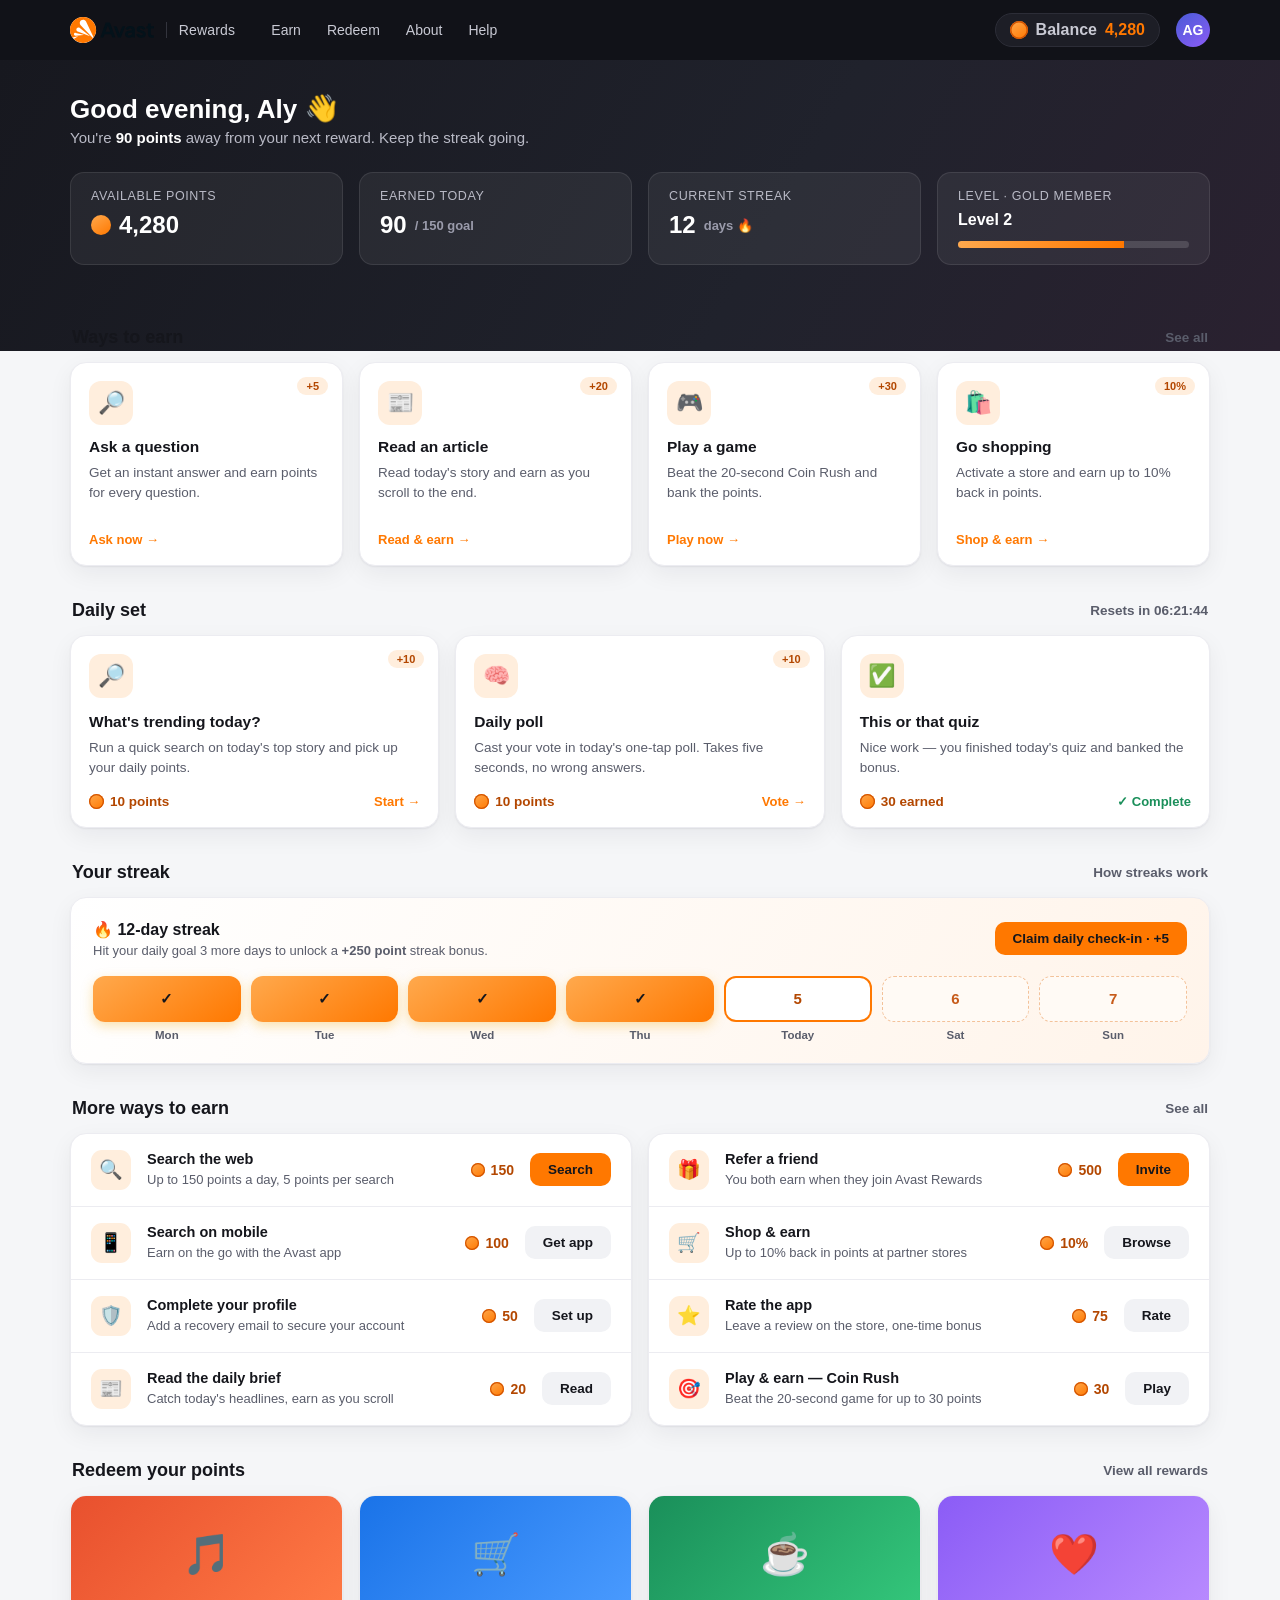
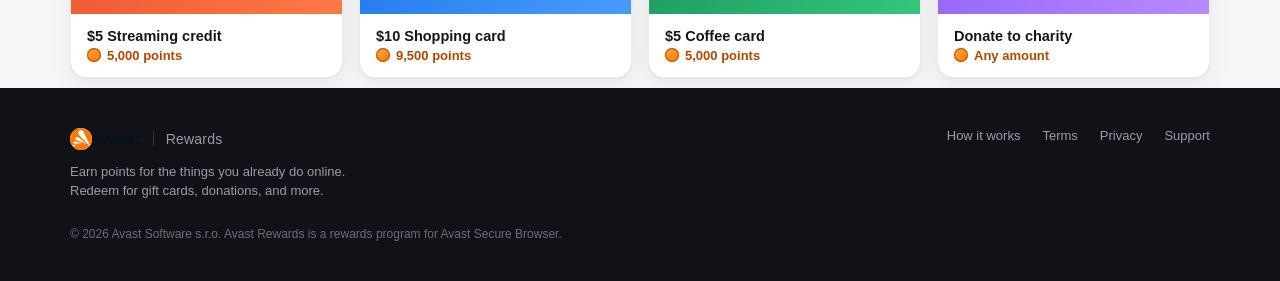
==== index.html @ d697fafa "Avast Rewards — rewarded web flow, Avast-branded" ====
<!doctype html>
<html lang="en">
<head>
<meta charset="utf-8" />
<meta name="viewport" content="width=device-width, initial-scale=1" />
<title>Avast Rewards</title>
<meta name="description" content="Earn points every day with Avast Rewards. Search, explore, and redeem for gift cards and more." />
<link rel="icon" href="data:image/svg+xml,%3Csvg xmlns='http://www.w3.org/2000/svg' viewBox='0 0 32 32'%3E%3Crect width='32' height='32' rx='7' fill='%23111218'/%3E%3Ctext x='16' y='22' font-family='Arial' font-size='18' font-weight='700' text-anchor='middle' fill='%23FF7800'%3EA%3C/text%3E%3C/svg%3E" />
<style>
  :root{
    --gold:#FF7800;
    --gold-soft:#FFEEDD;
    --ink:#15161c;
    --ink-soft:#5a5d6b;
    --line:#ececf1;
    --bg:#f5f6f8;
    --card:#ffffff;
    --green:#1a8f5a;
    --shadow:0 1px 2px rgba(20,22,34,.06),0 8px 24px rgba(20,22,34,.06);
  }
  *{box-sizing:border-box}
  html,body{margin:0;padding:0}
  body{
    font-family:-apple-system,BlinkMacSystemFont,"Segoe UI",Roboto,Helvetica,Arial,sans-serif;
    background:var(--bg);color:var(--ink);-webkit-font-smoothing:antialiased;
  }
  a{color:inherit;text-decoration:none}
  .wrap{max-width:1180px;margin:0 auto;padding:0 20px}

  /* ---------- top nav ---------- */
  header.nav{position:sticky;top:0;z-index:50;background:#111218;color:#fff}
  .nav-inner{display:flex;align-items:center;gap:22px;height:60px}
  .logo{display:flex;align-items:center;gap:0;font-weight:800;font-size:22px;letter-spacing:.3px}
  .logo-img{height:26px;width:auto;display:block}
  footer .logo-img{height:22px}
  .logo .air{color:#fff}
  .logo .find{color:var(--gold)}
  .logo .tag{margin-left:12px;padding-left:12px;border-left:1px solid #33343d;font-weight:500;font-size:14px;color:#c9cad4;letter-spacing:.2px}
  nav.links{display:flex;gap:26px;margin-left:14px;font-size:14px;color:#c9cad4}
  nav.links a:hover{color:#fff}
  .nav-right{margin-left:auto;display:flex;align-items:center;gap:16px}
  .pts{display:flex;align-items:center;gap:8px;background:#1d1e26;border:1px solid #2c2d37;padding:7px 14px;border-radius:999px;font-weight:700}
  .pts .coin{width:18px;height:18px;border-radius:50%;background:linear-gradient(145deg,#FFA94D,var(--gold));display:inline-block;box-shadow:inset 0 0 0 1.5px #D35400}
  .pts .num{color:var(--gold)}
  .avatar{width:34px;height:34px;border-radius:50%;background:linear-gradient(145deg,#4a5bd6,#8b5cf6);display:flex;align-items:center;justify-content:center;font-weight:700;font-size:14px}
  .hamb{display:none}

  /* ---------- greeting / status bar ---------- */
  .hero{background:linear-gradient(120deg,#17181f 0%,#20222c 60%,#2a2130 100%);color:#fff;padding:34px 0 86px}
  .hello{font-size:26px;font-weight:700;margin:0 0 4px}
  .hello .wave{display:inline-block;transform:translateY(-1px)}
  .sub{color:#b9bac6;font-size:15px;margin:0}
  .status-row{display:flex;gap:16px;margin-top:26px;flex-wrap:wrap}
  .stat{background:rgba(255,255,255,.06);border:1px solid rgba(255,255,255,.09);border-radius:14px;padding:16px 20px;min-width:180px;flex:1}
  .stat .k{font-size:12.5px;color:#b9bac6;text-transform:uppercase;letter-spacing:.6px;margin-bottom:8px}
  .stat .v{font-size:24px;font-weight:800;display:flex;align-items:center;gap:8px}
  .stat .v small{font-size:13px;font-weight:600;color:#9a9bab}
  .lvlbar{height:7px;border-radius:99px;background:rgba(255,255,255,.14);margin-top:12px;overflow:hidden}
  .lvlbar > i{display:block;height:100%;width:72%;background:linear-gradient(90deg,#FFA94D,var(--gold))}

  /* ---------- content ---------- */
  main{padding-bottom:70px}
  .deck{margin-top:-58px}
  .sec-title{display:flex;align-items:center;justify-content:space-between;margin:34px 2px 14px}
  .sec-title h2{font-size:18px;margin:0;font-weight:700}
  .sec-title a{font-size:13.5px;color:var(--ink-soft);font-weight:600}
  .sec-title a:hover{color:var(--gold)}

  .grid{display:grid;gap:16px}
  .daily{grid-template-columns:repeat(3,1fr)}
  .ways{grid-template-columns:repeat(2,1fr)}
  .feat{grid-template-columns:repeat(4,1fr)}
  a.card{color:inherit}
  .feat .card .ic{margin-bottom:12px}
  .feat .card .arrow{margin-top:14px;font-size:13px;font-weight:700;color:var(--gold);display:flex;align-items:center;gap:6px}

  .card{background:var(--card);border:1px solid var(--line);border-radius:16px;box-shadow:var(--shadow);padding:18px;display:flex;flex-direction:column;position:relative;transition:transform .12s ease,box-shadow .12s ease}
  .card:hover{transform:translateY(-3px);box-shadow:0 2px 4px rgba(20,22,34,.08),0 14px 34px rgba(20,22,34,.12)}
  .card .ic{width:44px;height:44px;border-radius:12px;background:var(--gold-soft);display:flex;align-items:center;justify-content:center;font-size:22px;margin-bottom:14px}
  .card h3{font-size:15.5px;margin:0 0 6px;font-weight:700;line-height:1.3}
  .card p{font-size:13.5px;color:var(--ink-soft);margin:0 0 16px;line-height:1.45;flex:1}
  .card .foot{display:flex;align-items:center;justify-content:space-between}
  .earn{display:inline-flex;align-items:center;gap:6px;font-weight:800;font-size:13.5px;color:#B34700}
  .earn .coin{width:15px;height:15px;border-radius:50%;background:linear-gradient(145deg,#FFA94D,var(--gold));box-shadow:inset 0 0 0 1.3px #D35400}
  .go{font-size:13px;font-weight:700;color:var(--gold);display:flex;align-items:center;gap:5px}
  .done{color:var(--green);font-weight:700;font-size:13px;display:flex;align-items:center;gap:5px}
  .badge{position:absolute;top:14px;right:14px;font-size:11px;font-weight:700;color:#B34700;background:var(--gold-soft);padding:3px 9px;border-radius:99px}

  /* list style ways-to-earn */
  .list{background:var(--card);border:1px solid var(--line);border-radius:16px;box-shadow:var(--shadow);overflow:hidden}
  .row{display:flex;align-items:center;gap:16px;padding:16px 20px;border-top:1px solid var(--line)}
  .row:first-child{border-top:0}
  .row .ic{width:40px;height:40px;border-radius:11px;background:var(--gold-soft);display:flex;align-items:center;justify-content:center;font-size:19px;flex:0 0 auto}
  .row .body{flex:1;min-width:0}
  .row .body h4{margin:0 0 3px;font-size:14.5px;font-weight:700}
  .row .body span{font-size:13px;color:var(--ink-soft)}
  .row .amt{font-weight:800;font-size:14px;color:#B34700;display:flex;align-items:center;gap:6px;flex:0 0 auto}
  .row .amt .coin{width:14px;height:14px;border-radius:50%;background:linear-gradient(145deg,#FFA94D,var(--gold));box-shadow:inset 0 0 0 1.2px #D35400}
  .row .btn{flex:0 0 auto}

  .btn{border:0;cursor:pointer;font-family:inherit;font-weight:700;font-size:13.5px;padding:9px 18px;border-radius:10px;background:var(--gold);color:#15161c;transition:filter .12s}
  .btn:hover{filter:brightness(.95)}
  .btn.ghost{background:#f1f2f5;color:var(--ink)}

  /* streak punch card */
  .streak{background:linear-gradient(120deg,#fff 0%,#FFF4EA 100%);border:1px solid var(--line);border-radius:16px;box-shadow:var(--shadow);padding:22px}
  .streak .top{display:flex;align-items:center;justify-content:space-between;flex-wrap:wrap;gap:12px}
  .streak h3{margin:0;font-size:16px;font-weight:800}
  .streak .sub2{font-size:13px;color:var(--ink-soft);margin:4px 0 0}
  .punch{display:flex;gap:10px;margin-top:18px;flex-wrap:wrap}
  .day{flex:1;min-width:64px;text-align:center}
  .day .dot{height:46px;border-radius:12px;display:flex;align-items:center;justify-content:center;font-weight:800;font-size:15px;border:1.5px dashed #F3C29A;color:#C75B1A;background:#FFFAF5}
  .day.hit .dot{background:linear-gradient(145deg,#FFA94D,var(--gold));border:0;color:#15161c;box-shadow:0 4px 12px rgba(242,176,30,.35)}
  .day.today .dot{border:2px solid var(--gold);color:#B34700;background:#fff}
  .day label{display:block;font-size:11.5px;color:var(--ink-soft);margin-top:7px;font-weight:600}

  /* redeem */
  .redeem{grid-template-columns:repeat(4,1fr)}
  .rcard{background:var(--card);border:1px solid var(--line);border-radius:16px;box-shadow:var(--shadow);overflow:hidden;transition:transform .12s,box-shadow .12s}
  .rcard:hover{transform:translateY(-3px);box-shadow:0 14px 34px rgba(20,22,34,.12)}
  .rcard .thumb{height:118px;display:flex;align-items:center;justify-content:center;font-size:40px;color:#fff}
  .rcard .meta{padding:14px 16px}
  .rcard h4{margin:0 0 4px;font-size:14.5px;font-weight:700}
  .rcard .price{font-size:13px;color:#B34700;font-weight:800;display:flex;align-items:center;gap:6px}
  .rcard .price .coin{width:14px;height:14px;border-radius:50%;background:linear-gradient(145deg,#FFA94D,var(--gold));box-shadow:inset 0 0 0 1.2px #D35400}

  /* footer */
  footer{background:#111218;color:#9a9bab;padding:40px 0;margin-top:10px;font-size:13px}
  .foot-inner{display:flex;justify-content:space-between;flex-wrap:wrap;gap:18px}
  .foot-inner .logo{font-size:18px}
  .foot-links{display:flex;gap:22px;flex-wrap:wrap}
  .foot-links a:hover{color:#fff}

  @media(max-width:900px){
    .daily{grid-template-columns:1fr 1fr}
    .redeem{grid-template-columns:1fr 1fr}
    nav.links{display:none}
  }
  @media(max-width:620px){
    .daily,.ways,.redeem{grid-template-columns:1fr}
    .logo .tag{display:none}
    .pts .lbl{display:none}
    .hello{font-size:22px}
    .stat{min-width:140px}
  }
</style>
</head>
<body>

<!-- ============ NAV ============ -->
<header class="nav">
  <div class="wrap nav-inner">
    <div class="logo"><img class="logo-img" src="avast-logo.svg" alt="Avast" /><span class="tag">Rewards</span></div>
    <nav class="links">
      <a href="#earn">Earn</a>
      <a href="#redeem">Redeem</a>
      <a href="#">About</a>
      <a href="#">Help</a>
    </nav>
    <div class="nav-right">
      <div class="pts"><span class="coin"></span><span class="lbl" style="color:#c9cad4;font-weight:600">Balance</span><span class="num">4,280</span></div>
      <div class="avatar">AG</div>
    </div>
  </div>
</header>

<!-- ============ HERO / STATUS ============ -->
<section class="hero">
  <div class="wrap">
    <h1 class="hello">Good evening, Aly <span class="wave">👋</span></h1>
    <p class="sub">You're <strong style="color:#fff">90 points</strong> away from your next reward. Keep the streak going.</p>

    <div class="status-row">
      <div class="stat">
        <div class="k">Available points</div>
        <div class="v"><span class="coin" style="width:20px;height:20px;border-radius:50%;background:linear-gradient(145deg,#FFA94D,var(--gold));display:inline-block"></span>4,280</div>
      </div>
      <div class="stat">
        <div class="k">Earned today</div>
        <div class="v">90 <small>/ 150 goal</small></div>
      </div>
      <div class="stat">
        <div class="k">Current streak</div>
        <div class="v">12 <small>days 🔥</small></div>
      </div>
      <div class="stat">
        <div class="k">Level · Gold Member</div>
        <div class="v" style="font-size:16px">Level 2</div>
        <div class="lvlbar"><i></i></div>
      </div>
    </div>
  </div>
</section>

<main class="wrap">

  <!-- ============ FEATURED EARN HUB ============ -->
  <div class="deck" id="earn">
    <div class="sec-title">
      <h2>Ways to earn</h2>
      <a href="#ways">See all</a>
    </div>
    <div class="grid feat">
      <a class="card" href="ask.html">
        <span class="badge">+5</span>
        <div class="ic">🔎</div>
        <h3>Ask a question</h3>
        <p>Get an instant answer and earn points for every question.</p>
        <span class="arrow">Ask now →</span>
      </a>
      <a class="card" href="read.html">
        <span class="badge">+20</span>
        <div class="ic">📰</div>
        <h3>Read an article</h3>
        <p>Read today's story and earn as you scroll to the end.</p>
        <span class="arrow">Read &amp; earn →</span>
      </a>
      <a class="card" href="games.html">
        <span class="badge">+30</span>
        <div class="ic">🎮</div>
        <h3>Play a game</h3>
        <p>Beat the 20-second Coin Rush and bank the points.</p>
        <span class="arrow">Play now →</span>
      </a>
      <a class="card" href="shop.html">
        <span class="badge">10%</span>
        <div class="ic">🛍️</div>
        <h3>Go shopping</h3>
        <p>Activate a store and earn up to 10% back in points.</p>
        <span class="arrow">Shop &amp; earn →</span>
      </a>
    </div>

    <!-- ============ DAILY SET ============ -->
    <div class="sec-title">
      <h2>Daily set</h2>
      <a href="#">Resets in 06:21:44</a>
    </div>
    <div class="grid daily">
      <div class="card">
        <span class="badge">+10</span>
        <div class="ic">🔎</div>
        <h3>What's trending today?</h3>
        <p>Run a quick search on today's top story and pick up your daily points.</p>
        <div class="foot"><span class="earn"><span class="coin"></span>10 points</span><span class="go">Start →</span></div>
      </div>
      <div class="card">
        <span class="badge">+10</span>
        <div class="ic">🧠</div>
        <h3>Daily poll</h3>
        <p>Cast your vote in today's one-tap poll. Takes five seconds, no wrong answers.</p>
        <div class="foot"><span class="earn"><span class="coin"></span>10 points</span><span class="go">Vote →</span></div>
      </div>
      <div class="card">
        <div class="ic">✅</div>
        <h3>This or that quiz</h3>
        <p>Nice work — you finished today's quiz and banked the bonus.</p>
        <div class="foot"><span class="earn"><span class="coin"></span>30 earned</span><span class="done">✓ Complete</span></div>
      </div>
    </div>
  </div>

  <!-- ============ STREAK ============ -->
  <div class="sec-title"><h2>Your streak</h2><a href="#">How streaks work</a></div>
  <div class="streak">
    <div class="top">
      <div>
        <h3>🔥 12-day streak</h3>
        <p class="sub2">Hit your daily goal 3 more days to unlock a <strong>+250 point</strong> streak bonus.</p>
      </div>
      <button class="btn">Claim daily check-in · +5</button>
    </div>
    <div class="punch">
      <div class="day hit"><div class="dot">✓</div><label>Mon</label></div>
      <div class="day hit"><div class="dot">✓</div><label>Tue</label></div>
      <div class="day hit"><div class="dot">✓</div><label>Wed</label></div>
      <div class="day hit"><div class="dot">✓</div><label>Thu</label></div>
      <div class="day today"><div class="dot">5</div><label>Today</label></div>
      <div class="day"><div class="dot">6</div><label>Sat</label></div>
      <div class="day"><div class="dot">7</div><label>Sun</label></div>
    </div>
  </div>

  <!-- ============ WAYS TO EARN ============ -->
  <div class="sec-title" id="ways"><h2>More ways to earn</h2><a href="#">See all</a></div>
  <div class="grid ways">
    <div class="list">
      <div class="row">
        <div class="ic">🔍</div>
        <div class="body"><h4>Search the web</h4><span>Up to 150 points a day, 5 points per search</span></div>
        <span class="amt"><span class="coin"></span>150</span>
        <a class="btn" href="ask.html">Search</a>
      </div>
      <div class="row">
        <div class="ic">📱</div>
        <div class="body"><h4>Search on mobile</h4><span>Earn on the go with the Avast app</span></div>
        <span class="amt"><span class="coin"></span>100</span>
        <button class="btn ghost">Get app</button>
      </div>
      <div class="row">
        <div class="ic">🛡️</div>
        <div class="body"><h4>Complete your profile</h4><span>Add a recovery email to secure your account</span></div>
        <span class="amt"><span class="coin"></span>50</span>
        <button class="btn ghost">Set up</button>
      </div>
      <div class="row">
        <div class="ic">📰</div>
        <div class="body"><h4>Read the daily brief</h4><span>Catch today's headlines, earn as you scroll</span></div>
        <span class="amt"><span class="coin"></span>20</span>
        <a class="btn ghost" href="read.html">Read</a>
      </div>
    </div>
    <div class="list">
      <div class="row">
        <div class="ic">🎁</div>
        <div class="body"><h4>Refer a friend</h4><span>You both earn when they join Avast Rewards</span></div>
        <span class="amt"><span class="coin"></span>500</span>
        <button class="btn">Invite</button>
      </div>
      <div class="row">
        <div class="ic">🛒</div>
        <div class="body"><h4>Shop & earn</h4><span>Up to 10% back in points at partner stores</span></div>
        <span class="amt"><span class="coin"></span>10%</span>
        <a class="btn ghost" href="shop.html">Browse</a>
      </div>
      <div class="row">
        <div class="ic">⭐</div>
        <div class="body"><h4>Rate the app</h4><span>Leave a review on the store, one-time bonus</span></div>
        <span class="amt"><span class="coin"></span>75</span>
        <button class="btn ghost">Rate</button>
      </div>
      <div class="row">
        <div class="ic">🎯</div>
        <div class="body"><h4>Play &amp; earn — Coin Rush</h4><span>Beat the 20-second game for up to 30 points</span></div>
        <span class="amt"><span class="coin"></span>30</span>
        <a class="btn ghost" href="games.html">Play</a>
      </div>
    </div>
  </div>

  <!-- ============ REDEEM ============ -->
  <div class="sec-title" id="redeem"><h2>Redeem your points</h2><a href="#">View all rewards</a></div>
  <div class="grid redeem">
    <div class="rcard">
      <div class="thumb" style="background:linear-gradient(135deg,#e8502e,#ff7a45)">🎵</div>
      <div class="meta"><h4>$5 Streaming credit</h4><div class="price"><span class="coin"></span>5,000 points</div></div>
    </div>
    <div class="rcard">
      <div class="thumb" style="background:linear-gradient(135deg,#1a73e8,#4a9bff)">🛒</div>
      <div class="meta"><h4>$10 Shopping card</h4><div class="price"><span class="coin"></span>9,500 points</div></div>
    </div>
    <div class="rcard">
      <div class="thumb" style="background:linear-gradient(135deg,#1a8f5a,#34c77b)">☕</div>
      <div class="meta"><h4>$5 Coffee card</h4><div class="price"><span class="coin"></span>5,000 points</div></div>
    </div>
    <div class="rcard">
      <div class="thumb" style="background:linear-gradient(135deg,#8b5cf6,#b98bff)">❤️</div>
      <div class="meta"><h4>Donate to charity</h4><div class="price"><span class="coin"></span>Any amount</div></div>
    </div>
  </div>

</main>

<!-- ============ FOOTER ============ -->
<footer>
  <div class="wrap foot-inner">
    <div>
      <div class="logo"><img class="logo-img" src="avast-logo.svg" alt="Avast" /><span class="tag" style="color:#9a9bab;border-color:#33343d">Rewards</span></div>
      <p style="margin:12px 0 0;max-width:320px;line-height:1.5">Earn points for the things you already do online. Redeem for gift cards, donations, and more.</p>
    </div>
    <div class="foot-links">
      <a href="#">How it works</a>
      <a href="#">Terms</a>
      <a href="#">Privacy</a>
      <a href="#">Support</a>
    </div>
  </div>
  <div class="wrap" style="margin-top:26px;color:#6c6d79;font-size:12px">© 2026 Avast Software s.r.o. Avast Rewards is a rewards program for Avast Secure Browser.</div>
</footer>

</body>
</html>
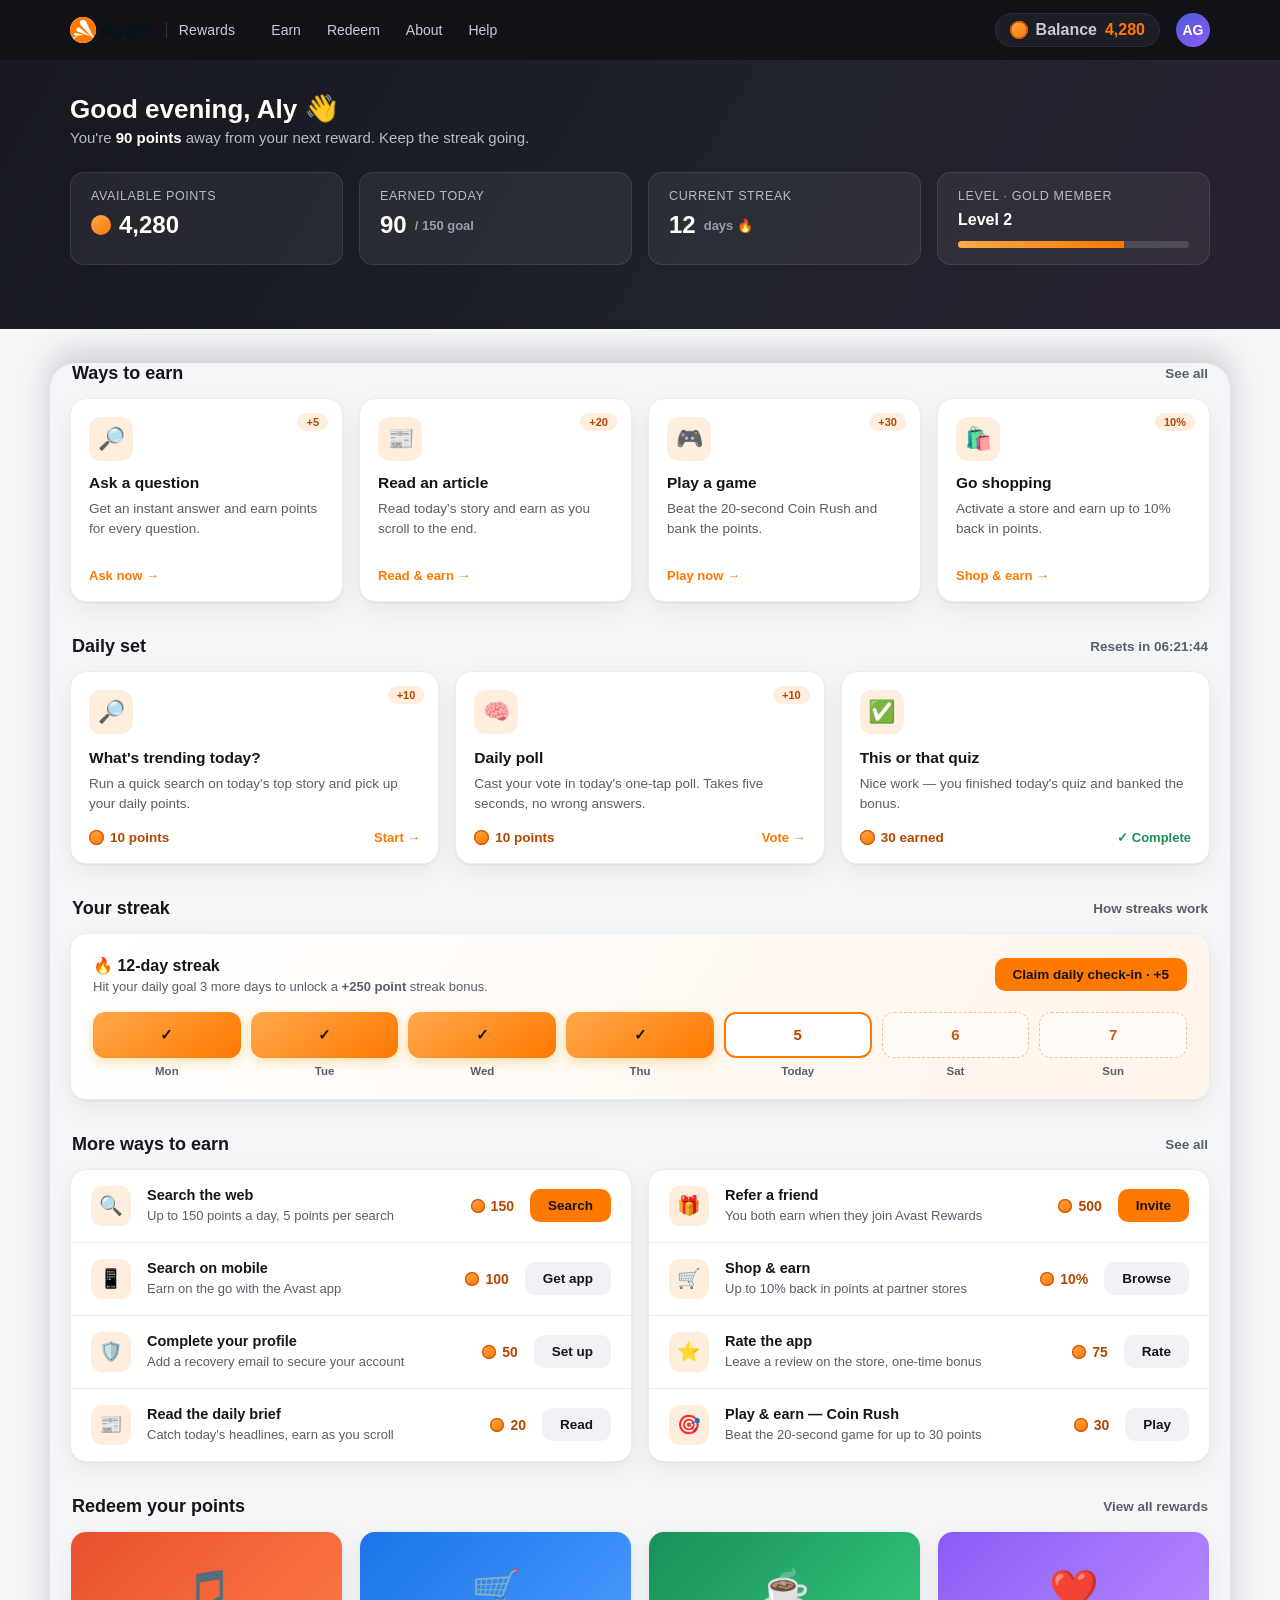
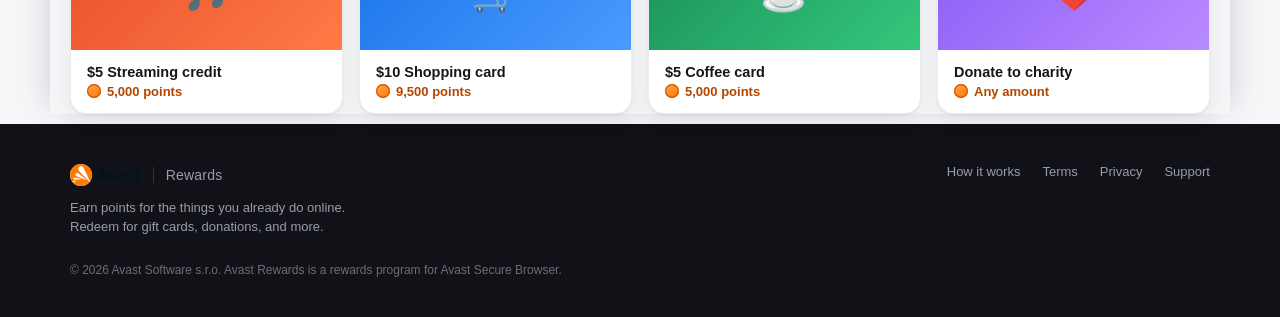
==== commit 98c08a3f: "Fix: 'Ways to earn' no longer hidden under hero — premium rounded content sheet" ====
--- a/index.html
+++ b/index.html
@@ -46,7 +46,7 @@
   .hamb{display:none}
 
   /* ---------- greeting / status bar ---------- */
-  .hero{background:linear-gradient(120deg,#17181f 0%,#20222c 60%,#2a2130 100%);color:#fff;padding:34px 0 86px}
+  .hero{background:linear-gradient(120deg,#17181f 0%,#20222c 60%,#2a2130 100%);color:#fff;padding:34px 0 64px}
   .hello{font-size:26px;font-weight:700;margin:0 0 4px}
   .hello .wave{display:inline-block;transform:translateY(-1px)}
   .sub{color:#b9bac6;font-size:15px;margin:0}
@@ -59,8 +59,8 @@
   .lvlbar > i{display:block;height:100%;width:72%;background:linear-gradient(90deg,#FFA94D,var(--gold))}
 
   /* ---------- content ---------- */
-  main{padding-bottom:70px}
-  .deck{margin-top:-58px}
+  main{padding-bottom:70px;background:var(--bg);border-radius:26px 26px 0 0;margin-top:-28px;position:relative;z-index:2;padding-top:10px;box-shadow:0 -10px 30px rgba(20,22,34,.18)}
+  .deck{margin-top:0}
   .sec-title{display:flex;align-items:center;justify-content:space-between;margin:34px 2px 14px}
   .sec-title h2{font-size:18px;margin:0;font-weight:700}
   .sec-title a{font-size:13.5px;color:var(--ink-soft);font-weight:600}
@@ -144,6 +144,7 @@
     .stat{min-width:140px}
   }
 </style>
+<link rel="stylesheet" href="app.css" />
 </head>
 <body>
 
@@ -378,5 +379,14 @@
   <div class="wrap" style="margin-top:26px;color:#6c6d79;font-size:12px">© 2026 Avast Software s.r.o. Avast Rewards is a rewards program for Avast Secure Browser.</div>
 </footer>
 
+
+<!-- mobile tab bar -->
+<nav class="tabbar" aria-label="Primary">
+  <a href="index.html" class="tab on"><span class="ti">🏠</span>Home</a>
+  <a href="index.html#earn" class="tab"><span class="ti">🎯</span>Earn</a>
+  <a href="index.html#redeem" class="tab"><span class="ti">🎁</span>Redeem</a>
+  <a href="#" class="tab"><span class="ti">👤</span>You</a>
+</nav>
+
 </body>
 </html>
--- a/app.css
+++ b/app.css
@@ -0,0 +1,116 @@
+/* =====================================================================
+   Avast Rewards — shared responsive layer
+   Loaded AFTER each page's inline <style> so it refines the mobile view
+   without disturbing the desktop layout. Desktop (>760px) is untouched
+   except for small polish; mobile gets an app-native bottom tab bar,
+   a swipeable stat carousel, and larger touch targets.
+   ===================================================================== */
+
+:root{ --tabbar-h:66px; }
+
+/* ---------- Bottom tab bar (mobile only) ---------- */
+.tabbar{display:none}
+
+.tabbar a{
+  flex:1;display:flex;flex-direction:column;align-items:center;justify-content:center;
+  gap:3px;padding:7px 0;min-height:52px;border-radius:13px;
+  font-size:11px;font-weight:700;letter-spacing:.2px;color:#8a8d9b;
+}
+.tabbar a .ti{font-size:21px;line-height:1;transition:transform .14s ease}
+.tabbar a.on{color:var(--gold)}
+.tabbar a.on .ti{transform:translateY(-1px);filter:drop-shadow(0 3px 8px rgba(255,120,0,.5))}
+.tabbar a:active{background:#f3f1f4}
+.tabbar a:active .ti{transform:scale(.9)}
+
+/* ---------- Mobile ---------- */
+@media(max-width:760px){
+  .tabbar{
+    display:flex;position:fixed;left:0;right:0;bottom:0;z-index:90;
+    background:rgba(255,255,255,.9);
+    -webkit-backdrop-filter:saturate(180%) blur(16px);
+    backdrop-filter:saturate(180%) blur(16px);
+    border-top:1px solid var(--line);
+    box-shadow:0 -8px 24px rgba(20,22,34,.06);
+    padding:6px 8px calc(6px + env(safe-area-inset-bottom));
+  }
+  /* make room so the fixed bar never covers content/footer */
+  body{padding-bottom:calc(var(--tabbar-h) + env(safe-area-inset-bottom)) !important}
+
+  /* the desktop top-links are replaced by the tab bar on mobile */
+  header.nav nav.links{display:none}
+
+  /* tighter, lighter top bar on phones */
+  .nav-inner{height:56px;gap:12px}
+  .logo{font-size:19px}
+  .logo-img{height:23px}
+  .pts,.ptschip{padding:6px 12px;font-size:13px}
+  .avatar{width:30px;height:30px;font-size:13px}
+
+  /* comfortable default type + tap sizing */
+  .btn{padding:11px 18px;font-size:14px}
+  .go,.arrow,.sec-title a{min-height:24px}
+}
+
+/* ---------- Hero stats → swipeable carousel on phones ---------- */
+@media(max-width:620px){
+  .status-row{
+    flex-wrap:nowrap;overflow-x:auto;scroll-snap-type:x mandatory;
+    -webkit-overflow-scrolling:touch;
+    margin:22px -20px 0;padding:2px 20px 6px;gap:12px;
+  }
+  .status-row::-webkit-scrollbar{display:none}
+  .status-row{scrollbar-width:none}
+  .status-row .stat{flex:0 0 76%;scroll-snap-align:start;min-width:0;margin:0}
+
+  .hero{padding:24px 0 36px}
+  .hello{font-size:23px}
+  .deck{margin-top:0}
+
+  /* streak punch card: let the 7 days flow in a clean swipe row */
+  .punch{flex-wrap:nowrap;overflow-x:auto;gap:8px;margin:16px -4px 0;padding:0 4px 4px}
+  .punch::-webkit-scrollbar{display:none}
+  .punch{scrollbar-width:none}
+  .day{flex:0 0 58px;min-width:58px}
+
+  /* ways-to-earn rows: at 390px the icon+text+points+button can't share one
+     flex line, so points/button spilled off-screen. Switch to a grid — icon on
+     the left, text fills the middle (min-width:0 so it wraps instead of pushing
+     wide), points + button stack on the right. Nothing can overflow now. */
+  .row{
+    display:grid;align-items:center;
+    grid-template-columns:auto minmax(0,1fr) auto;
+    grid-template-areas:"ic body amt" "ic body btn";
+    column-gap:12px;row-gap:8px;padding:14px 16px;
+  }
+  .row .ic{grid-area:ic}
+  .row .body{grid-area:body;min-width:0}
+  .row .body span{display:block}
+  .row .amt{grid-area:amt;justify-self:end}
+  .row .btn{grid-area:btn;justify-self:end;padding:8px 15px;font-size:13px;white-space:nowrap}
+
+  /* featured earn hub: 4-up is far too tight on a phone → clean 2-up */
+  .feat{grid-template-columns:1fr 1fr;gap:12px}
+  .feat .card{padding:15px}
+  .feat .card .ic{width:40px;height:40px;font-size:20px;margin-bottom:10px}
+  .feat .card h3{font-size:14px;margin-bottom:4px}
+  .feat .card p{font-size:12.5px;margin-bottom:10px;line-height:1.4}
+
+  /* reward cards read better two-up than as full-width slabs */
+  .redeem{grid-template-columns:1fr 1fr;gap:12px}
+  .rcard .thumb{height:94px;font-size:34px}
+  .rcard .meta{padding:12px 13px}
+}
+
+/* ---------- Tiny phones ---------- */
+@media(max-width:380px){
+  .status-row .stat{flex:0 0 84%}
+  .logo .tag{display:none}
+}
+
+/* ---------- Accessibility ---------- */
+@media(prefers-reduced-motion:reduce){
+  *{animation:none !important;transition:none !important;scroll-behavior:auto !important}
+}
+.tabbar a:focus-visible,
+header.nav a:focus-visible,
+.btn:focus-visible{outline:2px solid var(--gold);outline-offset:2px;border-radius:8px}
